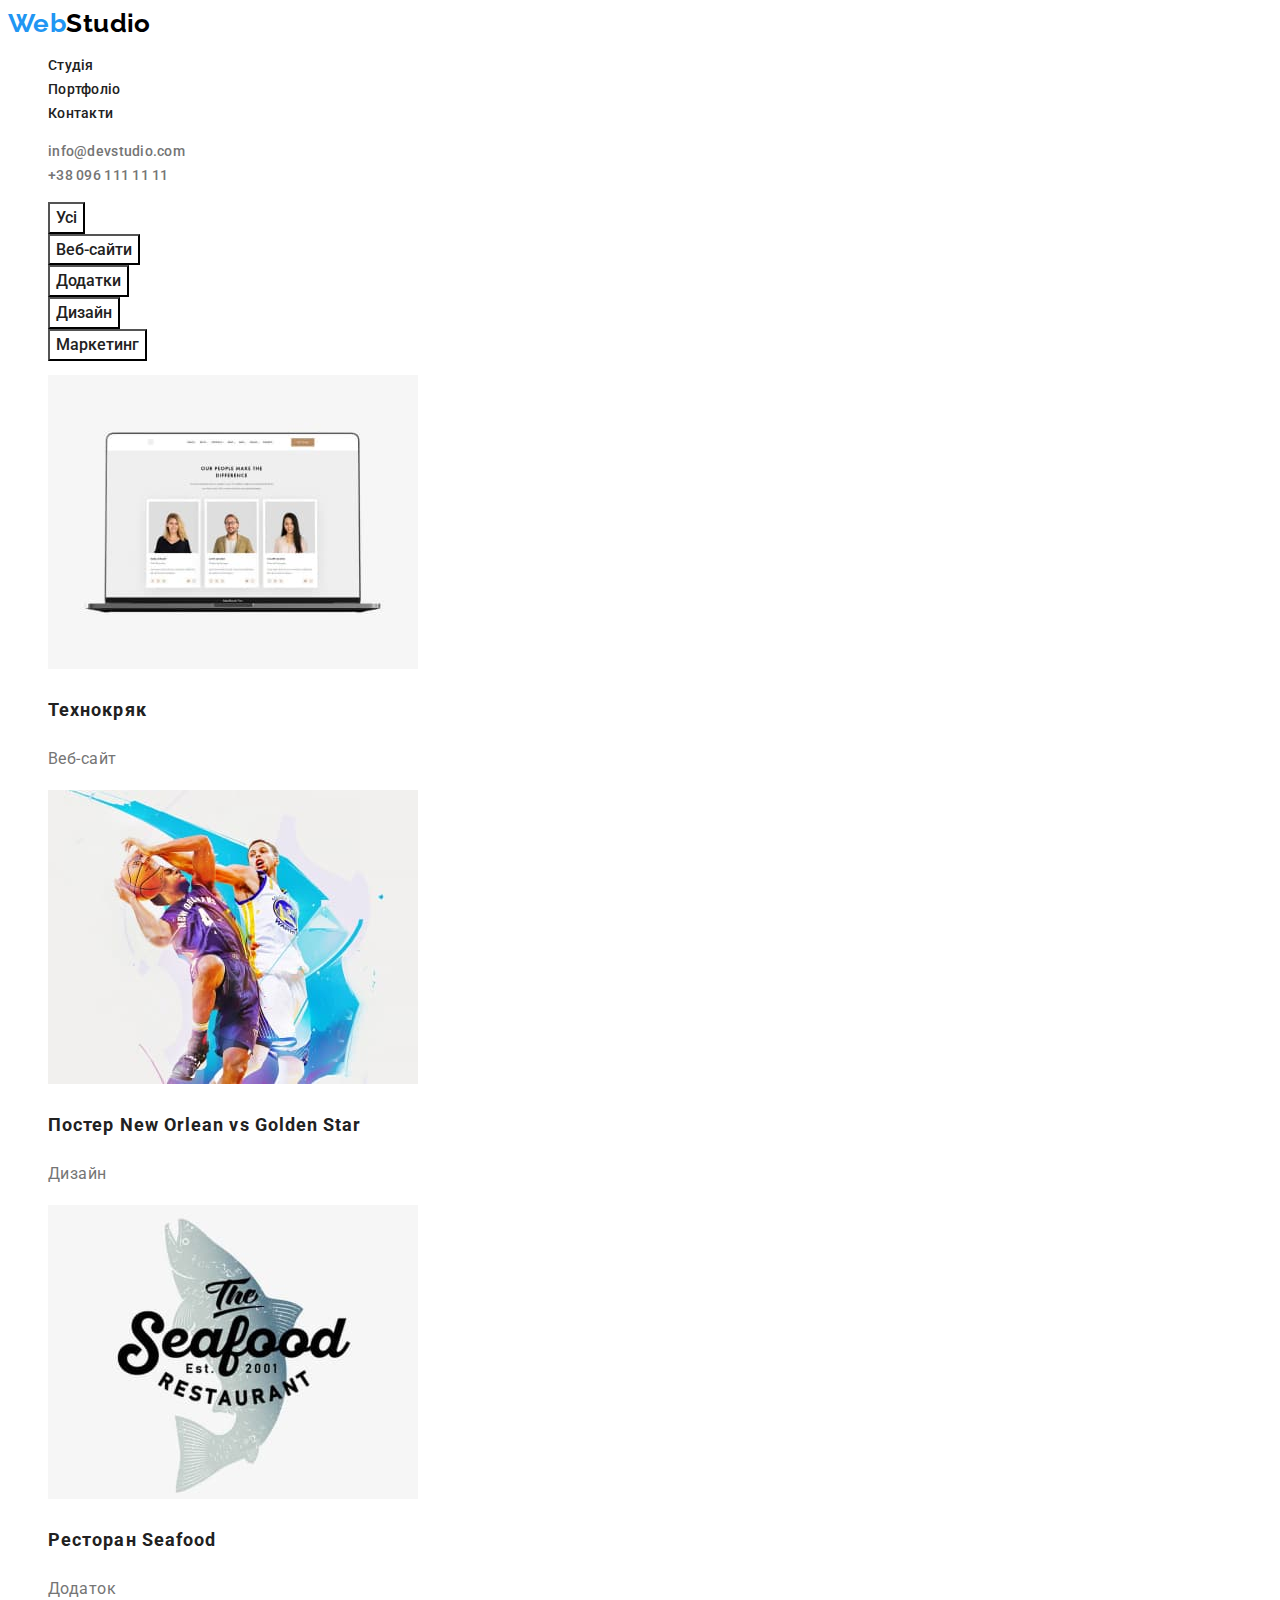
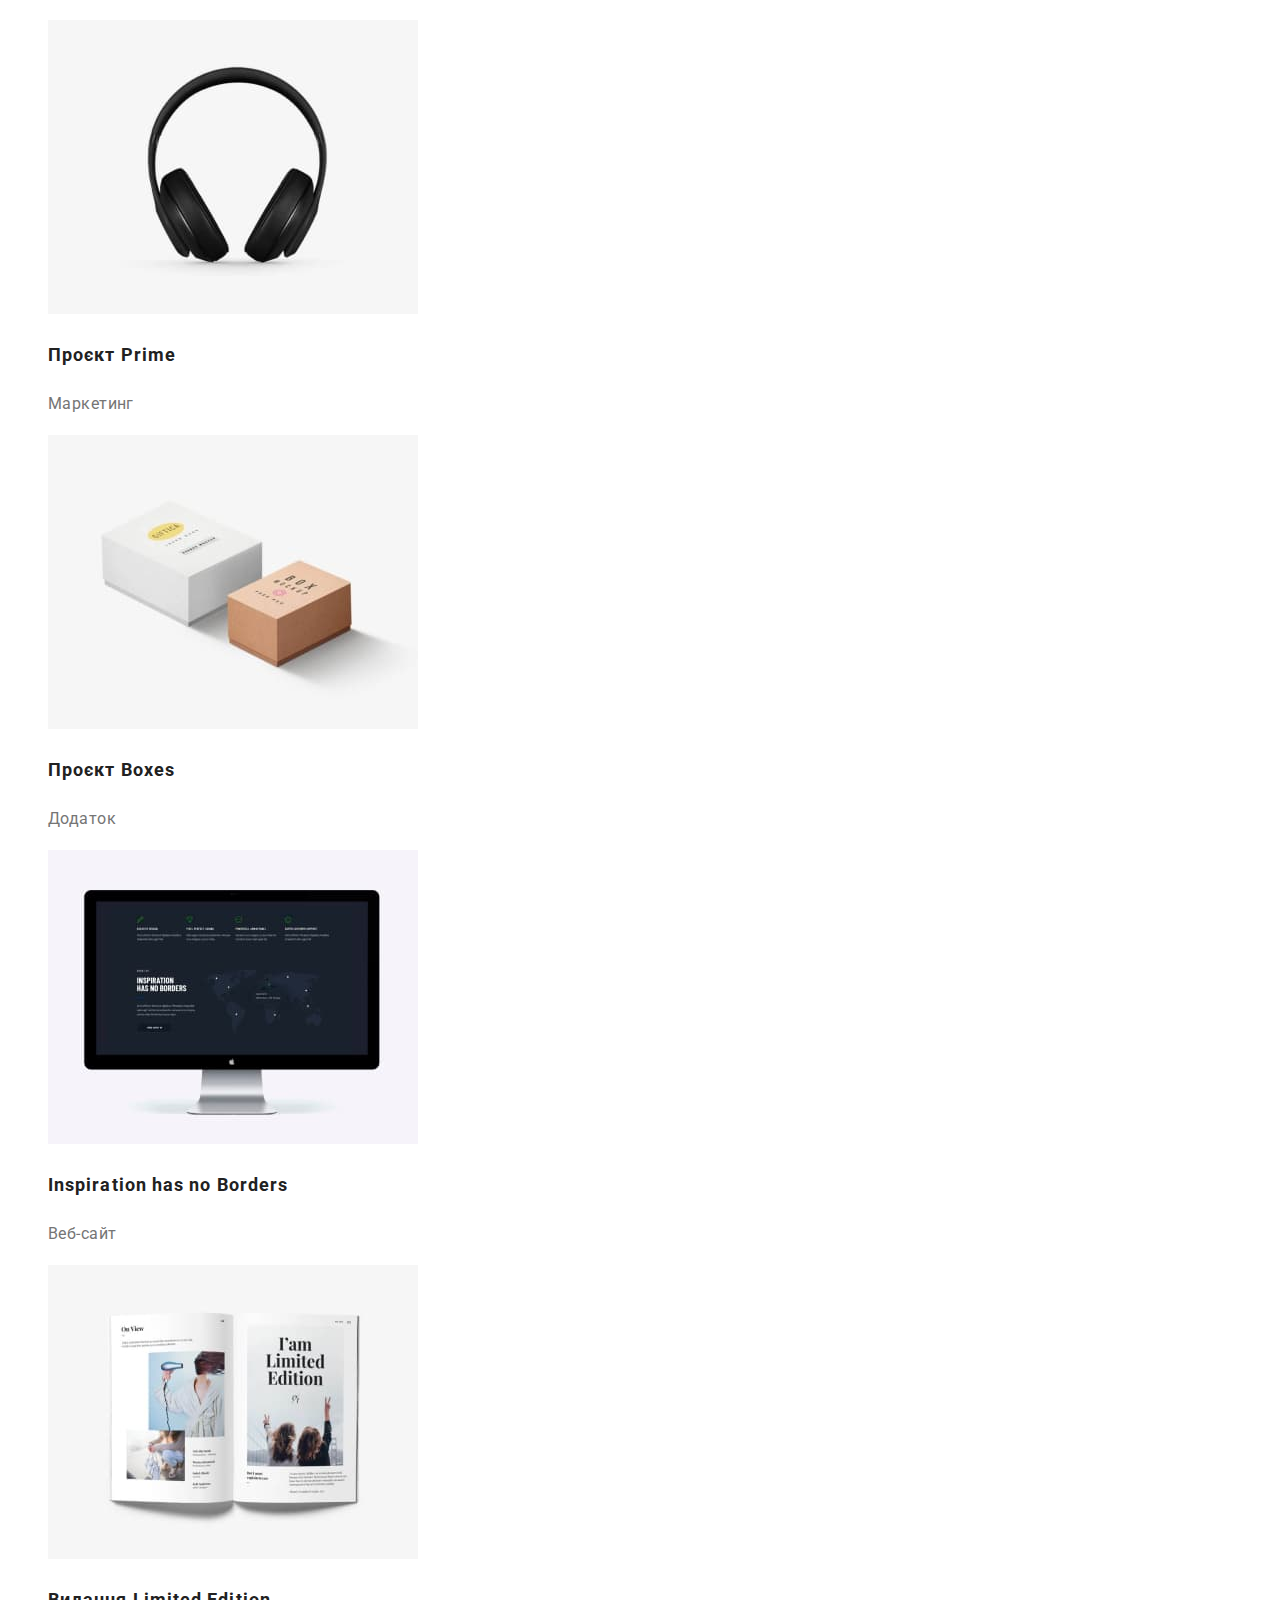
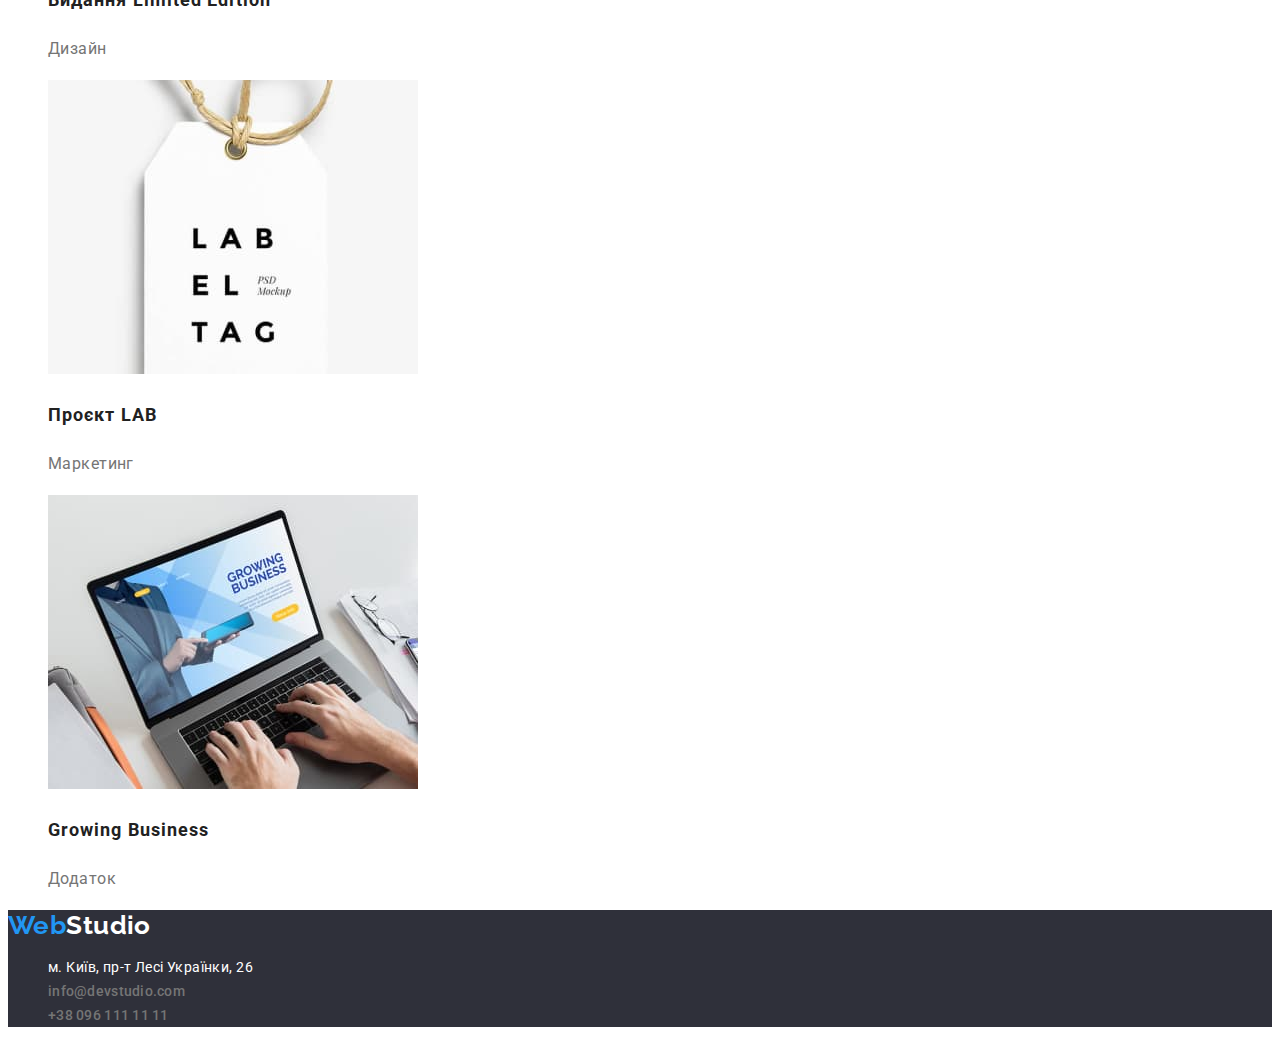
==== portfolio.html @ a1d7d4d7 "Initial commit" ====
<!DOCTYPE html>
<html lang="uk">

<head>
    <meta charset="UTF-8">
    <meta http-equiv="X-UA-Compatible" content="IE=edge">
    <meta name="viewport" content="width=device-width, initial-scale=1.0">
    <title>Портфоліо</title>
    <link href="https://fonts.googleapis.com/css2?family=Raleway:wght@700&family=Roboto:wght@400;500;700;900&display=swap" rel="stylesheet">
    <link rel="stylesheet" href="./css/style.css" />
</head>

<body class="page">
    <header>
        <nav>
            <!-- Навігація на інші сторінки -->
            <a class="logo-link" href="./index.html">Web<span class="logo-header">Studio</span></a>
            <ul class="site-nav list">
                <li><a class="link" href="./index.html">Студія</a></li>
                <li><a class="link" href="./portfolio.html">Портфоліо</a></li>
                <li><a class="link" href="#contacts">Контакти</a></li>
            </ul>
        </nav>
        <ul class="site-nav list">
            <li><a class="contact" href="mailto:info@devstudio.com">info@devstudio.com</a></li>
            <li><a class="contact" href="tel:+380961111111">+38 096 111 11 11</a></li>
        </ul>
    </header>
    <main>
        <section>
            <h1 class="visually-hidden">Портфоліо</h1>
            <ul class="list">
                <li><button class="button radio" type="button">Усі</button></li>
                <li><button class="button radio" type="button">Веб-сайти</button></li>
                <li><button class="button radio" type="button">Додатки</button></li>
                <li><button class="button radio" type="button">Дизайн</button></li>
                <li><button class="button radio" type="button">Маркетинг</button></li>
            </ul>
            <ul class="list">
                <li>
                    <a href="#" target="_blank" class="list-link"><img src="./images/portfolio-1.jpg" alt="Вигляд веб сайту" width="370" height="294">
                    <h2 class="list-title">Технокряк</h2>
                    <p class="text">Веб-сайт</p></a>
                </li>
                <li>
                    <a href="#" target="_blank" class="list-link"><img src="./images/portfolio-2.jpg" alt="Гра двох баскетболістів" width="370" height="294"> 
                    <h2 class="list-title">Постер New Orlean vs Golden Star</h2>
                    <p class="text">Дизайн</p></a>
                </li>
                <li>
                    <a href="#" target="_blank" class="list-link"><img src="./images/portfolio-3.jpg" alt="Лого ресторану Seafood" width="370" height="294">
                    <h2 class="list-title">Ресторан Seafood</h2>
                    <p class="text">Додаток</p></a>
                </li>
                <li>
                    <a href="#" target="_blank" class="list-link"><img src="./images/portfolio-4.jpg" alt="Вакумні наушники" width="370" height="294"> 
                    <h2 class="list-title">Проєкт Prime</h2>
                    <p class="text">Маркетинг</p></a>
                </li>
                <li>
                    <a href="#" target="_blank" class="list-link"><img src="./images/portfolio-5.jpg" alt="Дві продукції Boxes" width="370" height="294">
                    <h2 class="list-title">Проєкт Boxes</h2>
                    <p class="text">Додаток</p></a>
                </li>
                <li>
                    <a href="#" target="_blank" class="list-link"><img src="./images/portfolio-6.jpg" alt="Вигляд веб сайту" width="370" height="294">
                    <h2 class="list-title">Inspiration has no Borders</h2>
                    <p class="text">Веб-сайт</p></a>
                </li>
                <li>
                    <a href="#" target="_blank" class="list-link"><img src="./images/portfolio-7.jpg" alt="Журнал" width="370" height="294">
                    <h2 class="list-title">Видання Limited Edition</h2>
                    <p class="text">Дизайн</p></a>
                </li>
                <li>
                    <a href="#" target="_blank" class="list-link"><img src="./images/portfolio-8.jpg" alt="Бірка LAB" width="370" height="294">
                    <h2 class="list-title">Проєкт LAB</h2>
                    <p class="text">Маркетинг</p></a>
                </li>
                <li>
                    <a href="#" target="_blank" class="list-link"><img src="./images/portfolio-9.jpg" alt="Презентація" width="370" height="294">
                    <h2 class="list-title">Growing Business</h2>
                    <p class="text">Додаток</p></a>
                </li>
            </ul> 
        </section>
    </main>
    <footer>
        <a class="logo-link" href="./index.html">Web<span class="logo-footer">Studio</span></a>
        <address>
            <ul class="site-nav list">
                <li><a class="address" href="https://goo.gl/maps/CPtrU1FHBa2aNyZL9" target="_blank" rel="noopener noreferrer nofollow"><span class="address">
                    м. Київ, пр-т Лесі Українки, 26</span></a></li>
                <li><a class="contact" href="mailto:info@devstudio.com">info@devstudio.com</a></li>
                <li><a class="contact" href="tel:+380961111111">+38 096 111 11 11</a></li>
            </ul>
        </address>
    </footer>
</body>

</html>
---- css/style.css ----
/* колір основного тексту: color: #757575;
колір 2-го тексту color: #212121 */

/* білий #ffffff */
/* акцент #2196F3; */
/* основний фон #ffffff*/
/* фон-2 #2F303A*/
:root {
   /* Text colors */
    --primary-txt-cl: #757575;
    --title-txt-cl: #212121;
    --accent-txt-cl: #2196F3 ;
    --text-hero: #ffffff;
    --logo-header: #000000;
    --logo-footer: #ffffff;
    /* Background */
    --primary-white-cl: #ffffff;
    --accent-bg-cl: #2196F3;
    --gray-bg-cl: #2F303A;
    --section-bg-4: #F5F4FA;
    /* Colors for button */
    --text-bt-cl: #ffffff;
    --active-bg-cl: #188CE8;
}
    
body {
    font-size: 14px;
    line-height: 1.71;
    font-family: 'Roboto', sans-serif;
    letter-spacing: 0.03em;
    color: var(--primary-txt-cl);
    background-color: var(--primary-white-cl);
}
.text {
    color: #757575;
    text-decoration: none;
    font-size: 16px;
    line-height: 1.88;
        /* identical to box height, or 188% */
}
/* LOGO */
.logo-link {
    color: var(--accent-txt-cl);
    font-family: Raleway, sans-serif;
      
    font-weight: 700;
    font-size: 26px;    
    line-height: 1.19; 
    text-decoration: none; 
}

.logo-header {
    color: var(--logo-header);
}

.logo-footer {
    color: var(--logo-footer);
}

footer {
    background: var(--gray-bg-cl);
}

/* Section-1 */
.hero {
    background: var(--gray-bg-cl);
}
.hero-title {
    color: var(--text-hero);
    font-weight: 900;
    font-size: 44px;
    line-height: 1.36;
    /* or 136% */
    text-align: center;
    letter-spacing: 0.06em;
    text-transform: uppercase;
}


.list {
    list-style: none;
}
/* Навігація */
    /* Навiгація по сайтам */
.site-nav .link {
    color: var(--title-txt-cl);
         
    font-weight: 500;
    font-size: 14px;
    line-height: 1.14;
    letter-spacing: 0.02em;
}

.link {
    text-decoration: none;
}

.site-nav .link:hover,
.site-nav .link:focus {
    color: var(--accent-txt-cl);
}
    /* Контакти */
.site-nav .contact {
    color: var(--primary-txt-cl);
    font-weight: 500;
    font-size: 14px;
    line-height: 1.14;
    letter-spacing: 0.02em;
    text-decoration: none;
    font-style: normal;
}

.site-nav .contact:hover,
.site-nav .contact:focus {
    color: var(--accent-txt-cl);
}

/* Заголовки секцій */
.section-title {
    color: var(--title-txt-cl);
    
    font-weight: 700;
    font-size: 36px;
    line-height: 1.17;
    text-align: center;
}

.section-title-minor {
    color: var(--title-txt-cl);

    font-weight: 700;
    font-size: 14px;
    line-height: 1.14;
    text-transform: uppercase;
}

.section-title-none {
    color: var(--title-txt-cl);
    font-weight: 500;
    font-size: 16px;
    line-height: 1.19;
    /* identical to box height */
}
.list-title {
    color: var(--title-txt-cl);

    font-weight: 700;
    font-size: 18px;
    line-height: 2;
    letter-spacing: 0.06em;
    text-decoration: none;
}


.list-link {
    text-decoration: none;
}

/* Button */
.button {
    color: var(--title-txt-cl);
    background-color: var(--primary-bg-cl);
    font-family: inherit;
}

/* я не знаю чого кнопка не в центрі. поможіть(( */
/* добавив margin i display: block)) */
.hero-button {
    color: var(--text-bt-cl);
    background-color: var(--accent-bg-cl);
    margin: 0 auto;
    display: block;
    font-family: inherit; 
    font-weight: 700;
    font-size: 16px;
    line-height: 1.88;
    align-items: center;
    text-align: center;
    letter-spacing: 0.06em;
    cursor: pointer;
}

.hero-button:focus,
.hero-button:hover {
    color: var(--text-bt-cl);
    background-color: var(--active-bg-cl);
    font-family: inherit;
}

.button.radio {
    color: var(--title-txt-cl);
    background-color: var(--primary-bg-cl);

    font-family: inherit;
    font-weight: 500;
    font-size: 16px;
    line-height: 1.62;
    cursor: pointer;
}
.button.radio:focus,
.button.radio:hover {
    color: var(--text-bt-cl);
    background-color: var(--accent-bg-cl);
    font-family: inherit;
} 

.address {
    color: var(--text-bt-cl);

    font-size: 14px;
    line-height: 1.71;
    letter-spacing: 0.03em;
    text-decoration: none;
    font-style: normal;
}

.visually-hidden {
    position: absolute;
    white-space: nowrap;
    width: 1px;
    height: 1px;
    overflow: hidden;
    border: 0;
    padding: 0;
    clip: rect(0 0 0 0);
    clip-path: inset(50%);
    margin: -1px;  
}
.section-team {
    background: var(--section-bg-4);
}

.worker {
    background: var(--primary-white-cl);
}
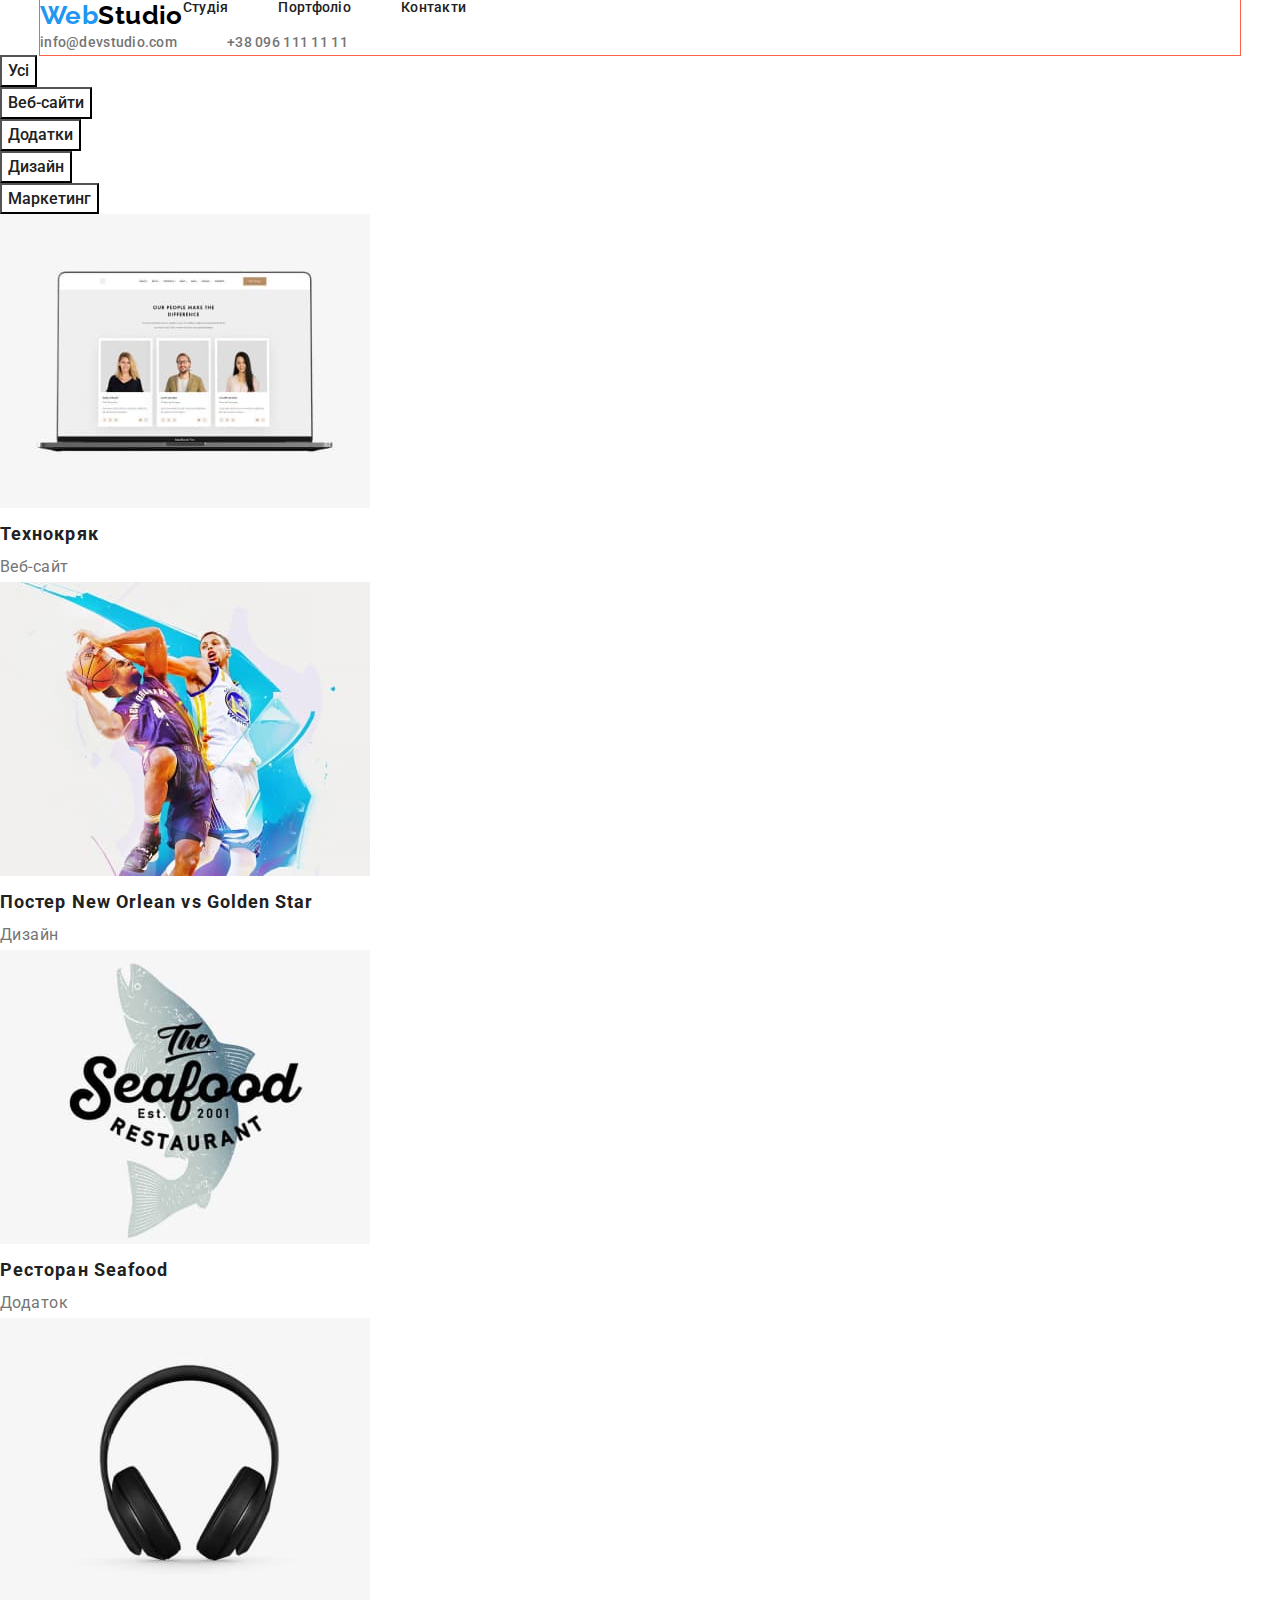
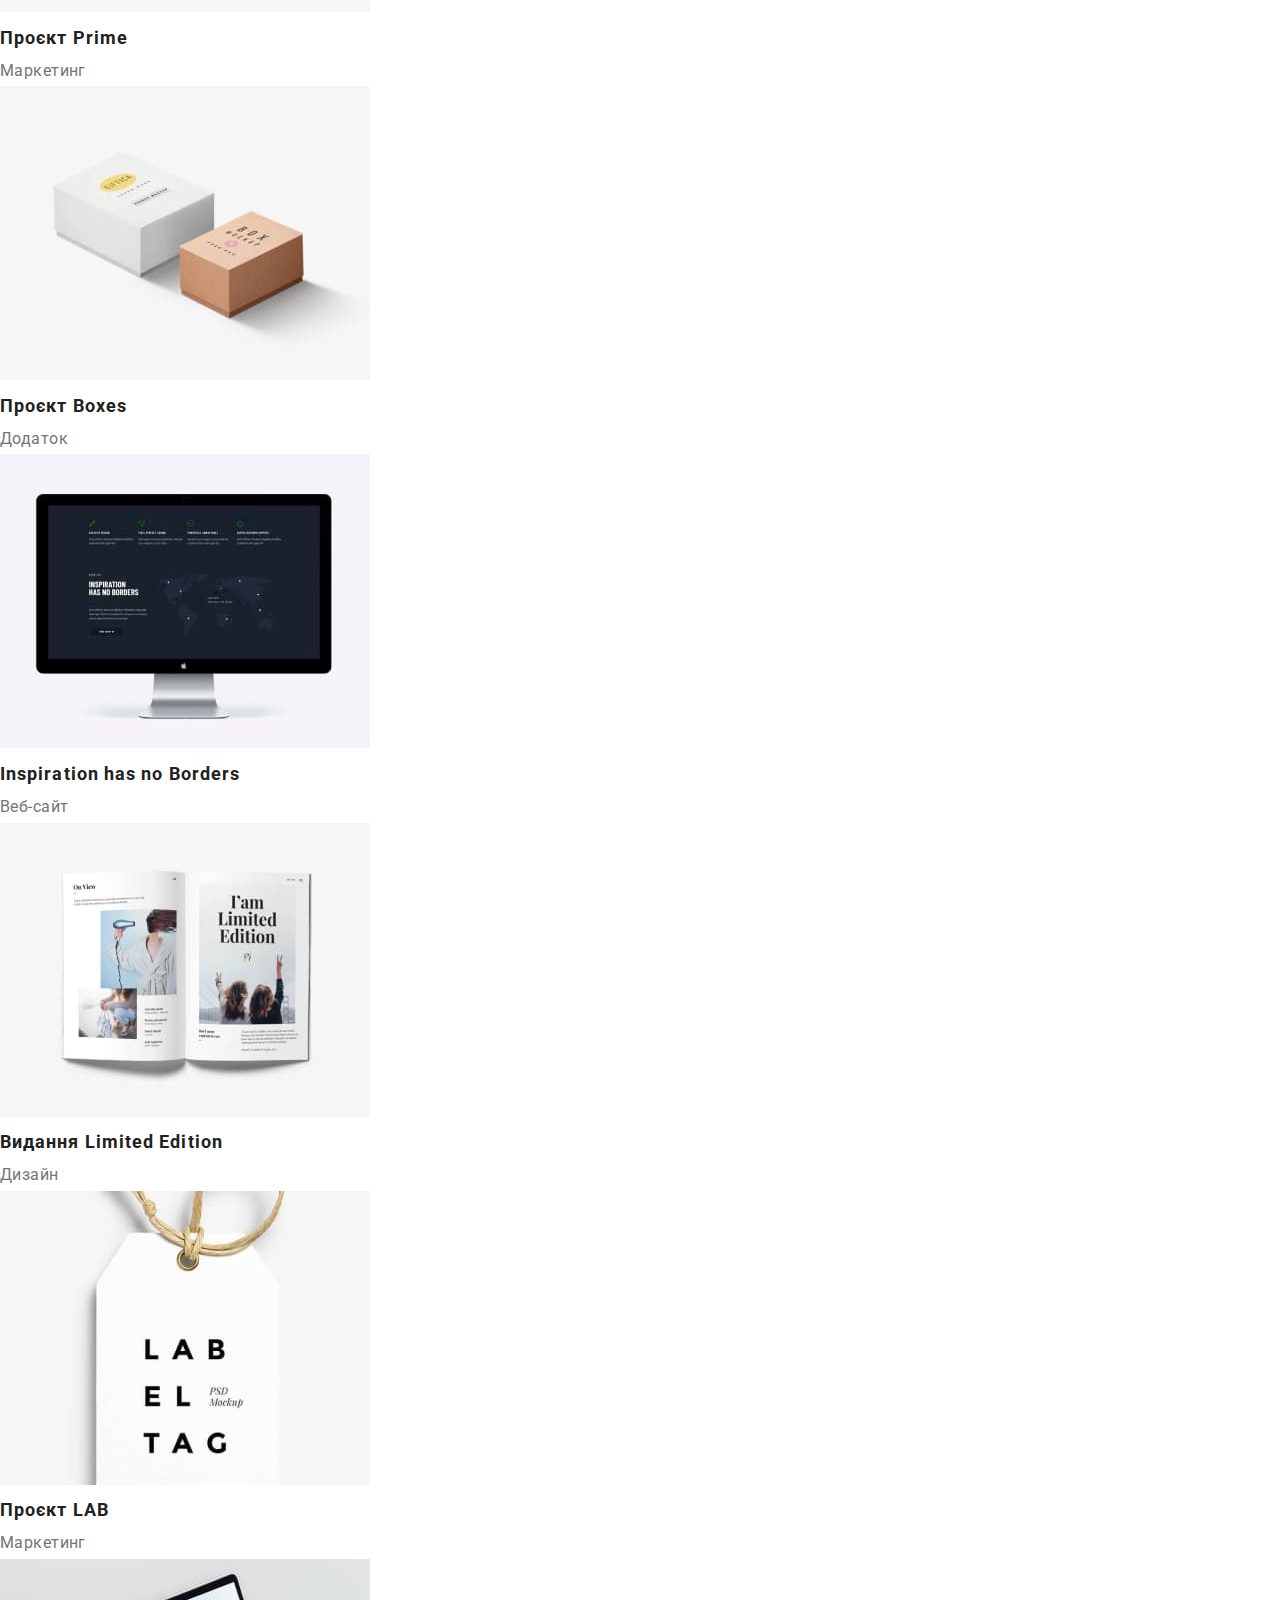
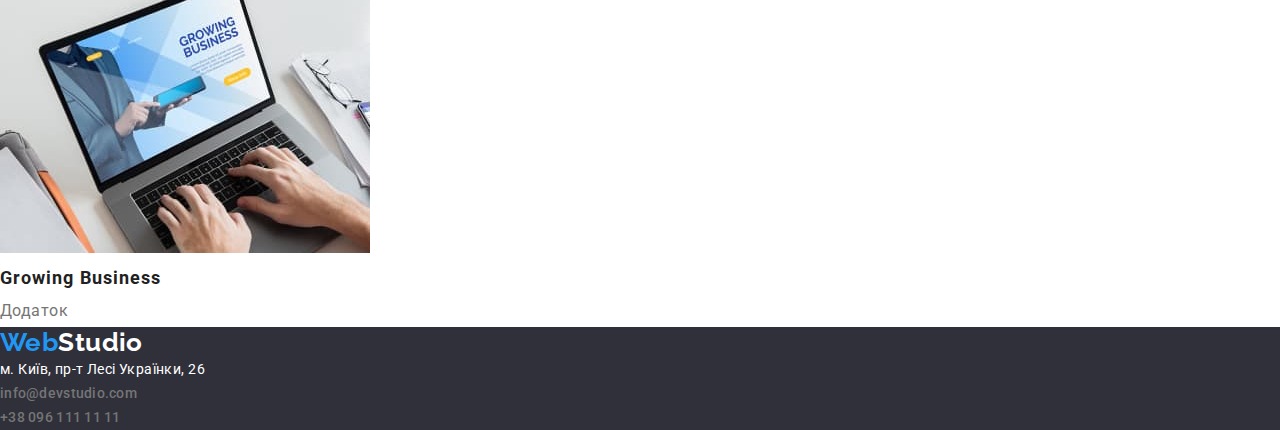
==== commit 9fb13c70: "1 commit" ====
--- a/portfolio.html
+++ b/portfolio.html
@@ -7,24 +7,27 @@
     <meta name="viewport" content="width=device-width, initial-scale=1.0">
     <title>Портфоліо</title>
     <link href="https://fonts.googleapis.com/css2?family=Raleway:wght@700&family=Roboto:wght@400;500;700;900&display=swap" rel="stylesheet">
+    <link rel="stylesheet" href="https://cdnjs.cloudflare.com/ajax/libs/modern-normalize/1.1.0/modern-normalize.min.css">
     <link rel="stylesheet" href="./css/style.css" />
 </head>
 
 <body class="page">
     <header>
-        <nav>
-            <!-- Навігація на інші сторінки -->
-            <a class="logo-link" href="./index.html">Web<span class="logo-header">Studio</span></a>
-            <ul class="site-nav list">
-                <li><a class="link" href="./index.html">Студія</a></li>
-                <li><a class="link" href="./portfolio.html">Портфоліо</a></li>
-                <li><a class="link" href="#contacts">Контакти</a></li>
+        <div class="container">
+            <nav class="main-nav">
+                <!-- Навігація на інші сторінки -->
+                <a class="logo-link" href="./index.html">Web<span class="logo-header">Studio</span></a>
+                <ul class="site-nav list">
+                    <li class="item"><a class="link" href="./index.html">Студія</a></li>
+                    <li class="item"><a class="link" href="./portfolio.html">Портфоліо</a></li>
+                    <li class="item"><a class="link" href="#contacts">Контакти</a></li>
+                </ul>
+            </nav>
+            <ul class="site-nav-hc list">
+                <li class="item"><a class="contact" href="mailto:info@devstudio.com">info@devstudio.com</a></li>
+                <li class="item"><a class="contact" href="tel:+380961111111">+38 096 111 11 11</a></li>
             </ul>
-        </nav>
-        <ul class="site-nav list">
-            <li><a class="contact" href="mailto:info@devstudio.com">info@devstudio.com</a></li>
-            <li><a class="contact" href="tel:+380961111111">+38 096 111 11 11</a></li>
-        </ul>
+        </div>
     </header>
     <main>
         <section>
@@ -88,7 +91,7 @@
     <footer>
         <a class="logo-link" href="./index.html">Web<span class="logo-footer">Studio</span></a>
         <address>
-            <ul class="site-nav list">
+            <ul class="site-nav-fc list">
                 <li><a class="address" href="https://goo.gl/maps/CPtrU1FHBa2aNyZL9" target="_blank" rel="noopener noreferrer nofollow"><span class="address">
                     м. Київ, пр-т Лесі Українки, 26</span></a></li>
                 <li><a class="contact" href="mailto:info@devstudio.com">info@devstudio.com</a></li>
--- a/css/style.css
+++ b/css/style.css
@@ -1,10 +1,3 @@
-/* колір основного тексту: color: #757575;
-колір 2-го тексту color: #212121 */
-
-/* білий #ffffff */
-/* акцент #2196F3; */
-/* основний фон #ffffff*/
-/* фон-2 #2F303A*/
 :root {
    /* Text colors */
     --primary-txt-cl: #757575;
@@ -28,17 +21,48 @@
     line-height: 1.71;
     font-family: 'Roboto', sans-serif;
     letter-spacing: 0.03em;
+
     color: var(--primary-txt-cl);
     background-color: var(--primary-white-cl);
 }
+
 .text {
     color: #757575;
+
     text-decoration: none;
     font-size: 16px;
     line-height: 1.88;
-        /* identical to box height, or 188% */
-}
+}
+
+
+
+h1,
+h2,
+h3,
+h4,
+h5,
+h6,
+p,
+ul {
+    margin: 0px;
+    padding: 0px;
+}
+
+.container {
+    margin-left: auto;
+    margin-right: auto;
+    width: 1200px;
+    outline: 1px solid tomato;
+}
+
+.section {
+    padding-top: 94px;
+    padding-bottom: 94px;
+}
+
+/* ==========header========== */
 /* LOGO */
+
 .logo-link {
     color: var(--accent-txt-cl);
     font-family: Raleway, sans-serif;
@@ -57,15 +81,75 @@
     color: var(--logo-footer);
 }
 
-footer {
+.list {
+    margin: 0;
+    padding: 0;
+    list-style: none;
+}
+
+    /* Навiгація по сайтам */
+.main-nav {
+    display: flex;
+}
+
+.site-nav {
+    display: flex;
+}
+.site-nav .item:not(:last-child) {
+    margin-right: 50px;
+}
+
+.site-nav .link {
+    display: block;
+
+    color: var(--title-txt-cl);
+         
+    font-weight: 500;
+    font-size: 14px;
+    line-height: 1.14;
+    letter-spacing: 0.02em;
+}
+
+.link {
+    text-decoration: none;
+}
+
+.site-nav .link:hover,
+.site-nav .link:focus {
+    color: var(--accent-txt-cl);
+}
+
+.site-nav-hc {
+    display: flex;
+}
+
+.site-nav-hc .item+.item {
+    margin-left: 50px;
+}
+
+.site-nav-hc .contact {
+    color: var(--primary-txt-cl);
+    font-weight: 500;
+    font-size: 14px;
+    line-height: 1.14;
+    letter-spacing: 0.02em;
+    text-decoration: none;
+    font-style: normal;
+}
+.site-nav-hc .contact:hover,
+.site-nav-hc .contact:focus {
+    color: var(--accent-txt-cl);
+}
+
+/* =========hero========== */
+
+.hero {
+    text-align: center;
     background: var(--gray-bg-cl);
 }
-
-/* Section-1 */
-.hero {
-    background: var(--gray-bg-cl);
-}
 .hero-title {
+    margin-top: 0;
+    margin-bottom: 30px;
     color: var(--text-hero);
     font-weight: 900;
     font-size: 44px;
@@ -77,43 +161,7 @@
 }
 
 
-.list {
-    list-style: none;
-}
-/* Навігація */
-    /* Навiгація по сайтам */
-.site-nav .link {
-    color: var(--title-txt-cl);
-         
-    font-weight: 500;
-    font-size: 14px;
-    line-height: 1.14;
-    letter-spacing: 0.02em;
-}
-
-.link {
-    text-decoration: none;
-}
-
-.site-nav .link:hover,
-.site-nav .link:focus {
-    color: var(--accent-txt-cl);
-}
-    /* Контакти */
-.site-nav .contact {
-    color: var(--primary-txt-cl);
-    font-weight: 500;
-    font-size: 14px;
-    line-height: 1.14;
-    letter-spacing: 0.02em;
-    text-decoration: none;
-    font-style: normal;
-}
-
-.site-nav .contact:hover,
-.site-nav .contact:focus {
-    color: var(--accent-txt-cl);
-}
+
 
 /* Заголовки секцій */
 .section-title {
@@ -163,19 +211,14 @@
     font-family: inherit;
 }
 
-/* я не знаю чого кнопка не в центрі. поможіть(( */
-/* добавив margin i display: block)) */
 .hero-button {
+    display: inline-block;
     color: var(--text-bt-cl);
     background-color: var(--accent-bg-cl);
-    margin: 0 auto;
-    display: block;
     font-family: inherit; 
     font-weight: 700;
     font-size: 16px;
     line-height: 1.88;
-    align-items: center;
-    text-align: center;
     letter-spacing: 0.06em;
     cursor: pointer;
 }
@@ -204,16 +247,8 @@
     font-family: inherit;
 } 
 
-.address {
-    color: var(--text-bt-cl);
-
-    font-size: 14px;
-    line-height: 1.71;
-    letter-spacing: 0.03em;
-    text-decoration: none;
-    font-style: normal;
-}
-
+
+/* =======section2======== */
 .visually-hidden {
     position: absolute;
     white-space: nowrap;
@@ -226,18 +261,56 @@
     clip-path: inset(50%);
     margin: -1px;  
 }
+
+.text-mqs {
+    font-size: 14px;
+    line-height: 1.71;
+}
+
+/* ===========section-team============ */
 .section-team {
     background: var(--section-bg-4);
 }
 
+.text-ourteam {
+    font-size: 16px;
+    line-height: 1.18;
+}
+
 .worker {
     background: var(--primary-white-cl);
 }
 
-
-
-
-
-
-
-
+/* ===========footer========= */
+footer {
+    background: var(--gray-bg-cl);
+}
+
+.address {
+    color: var(--text-bt-cl);
+
+    font-size: 14px;
+    line-height: 1.71;
+    letter-spacing: 0.03em;
+    text-decoration: none;
+    font-style: normal;
+}
+
+    /* Контакти */
+.site-nav-fc .contact {
+    color: var(--primary-txt-cl);
+    font-weight: 500;
+    font-size: 14px;
+    line-height: 1.14;
+    letter-spacing: 0.02em;
+    text-decoration: none;
+    font-style: normal;
+}
+
+.site-nav-fc .contact:hover,
+.site-nav-fc .contact:focus {
+    color: var(--accent-txt-cl);
+}
+
+
+
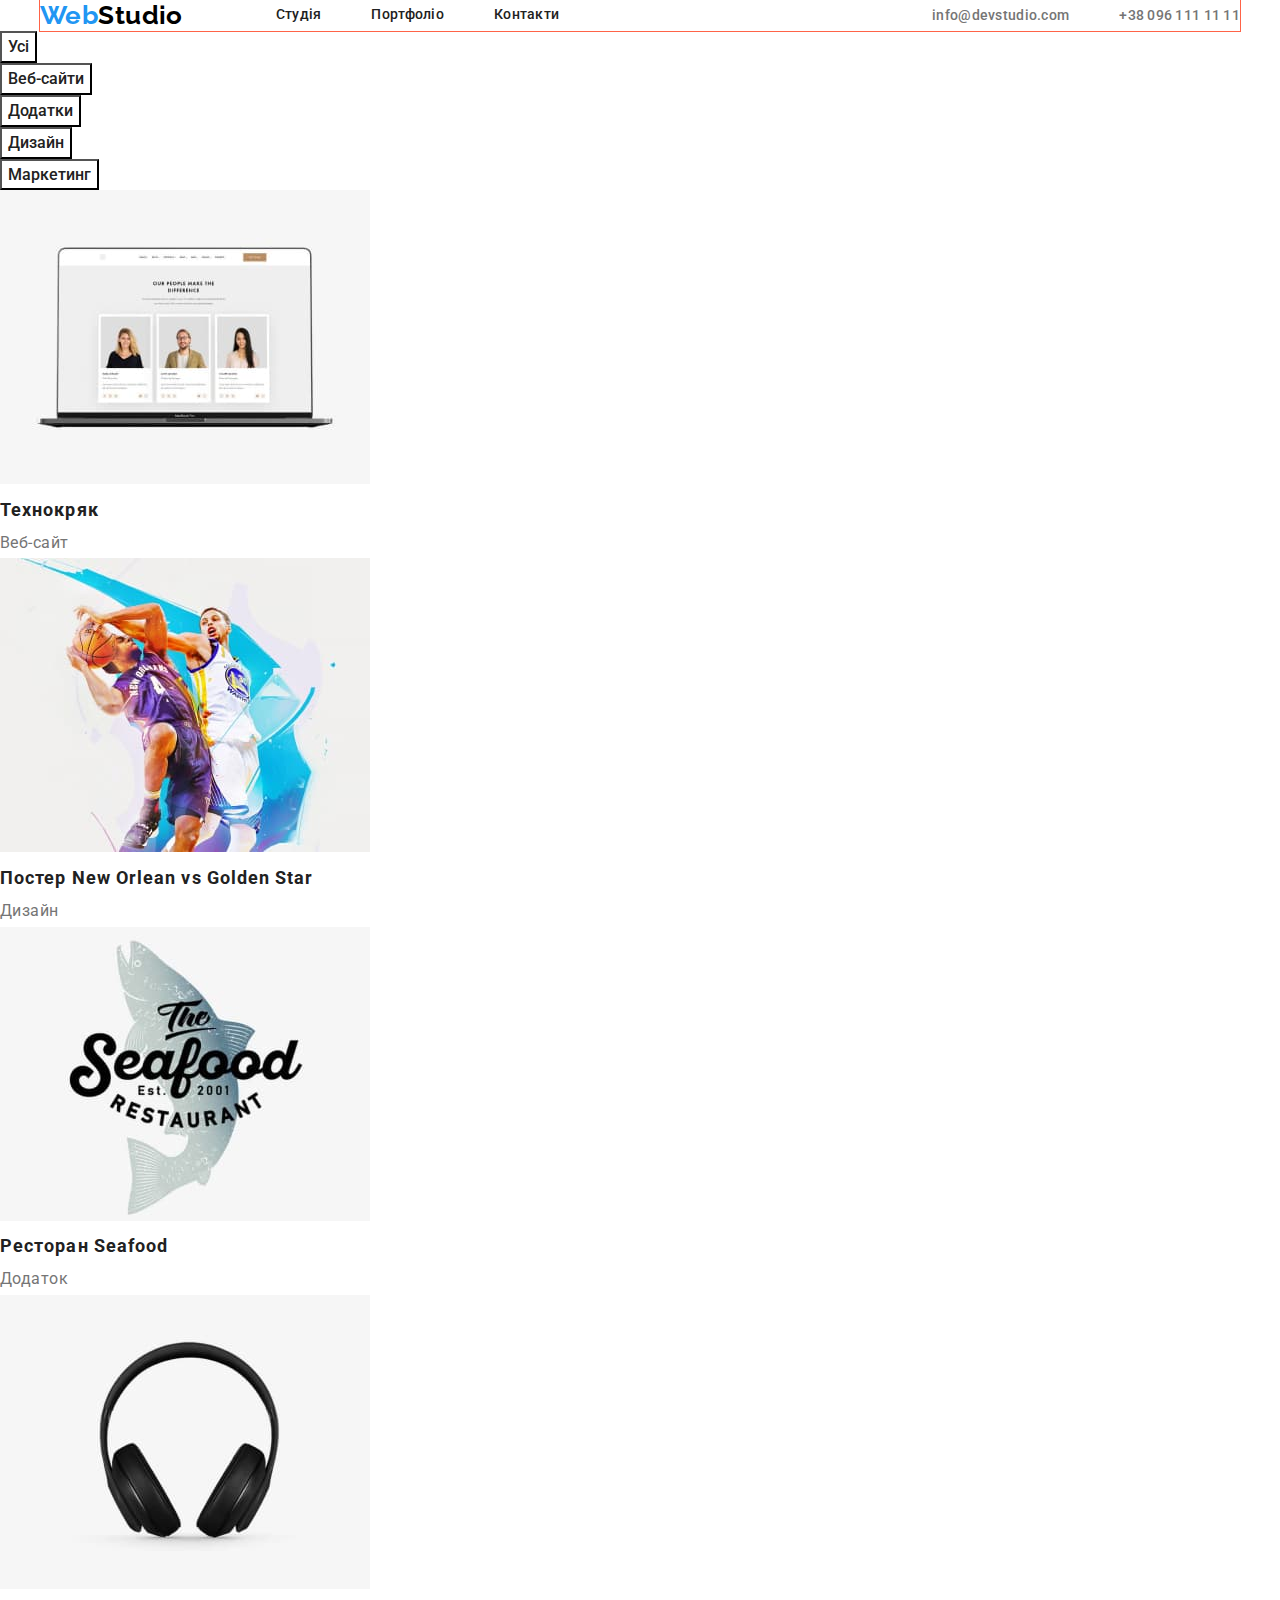
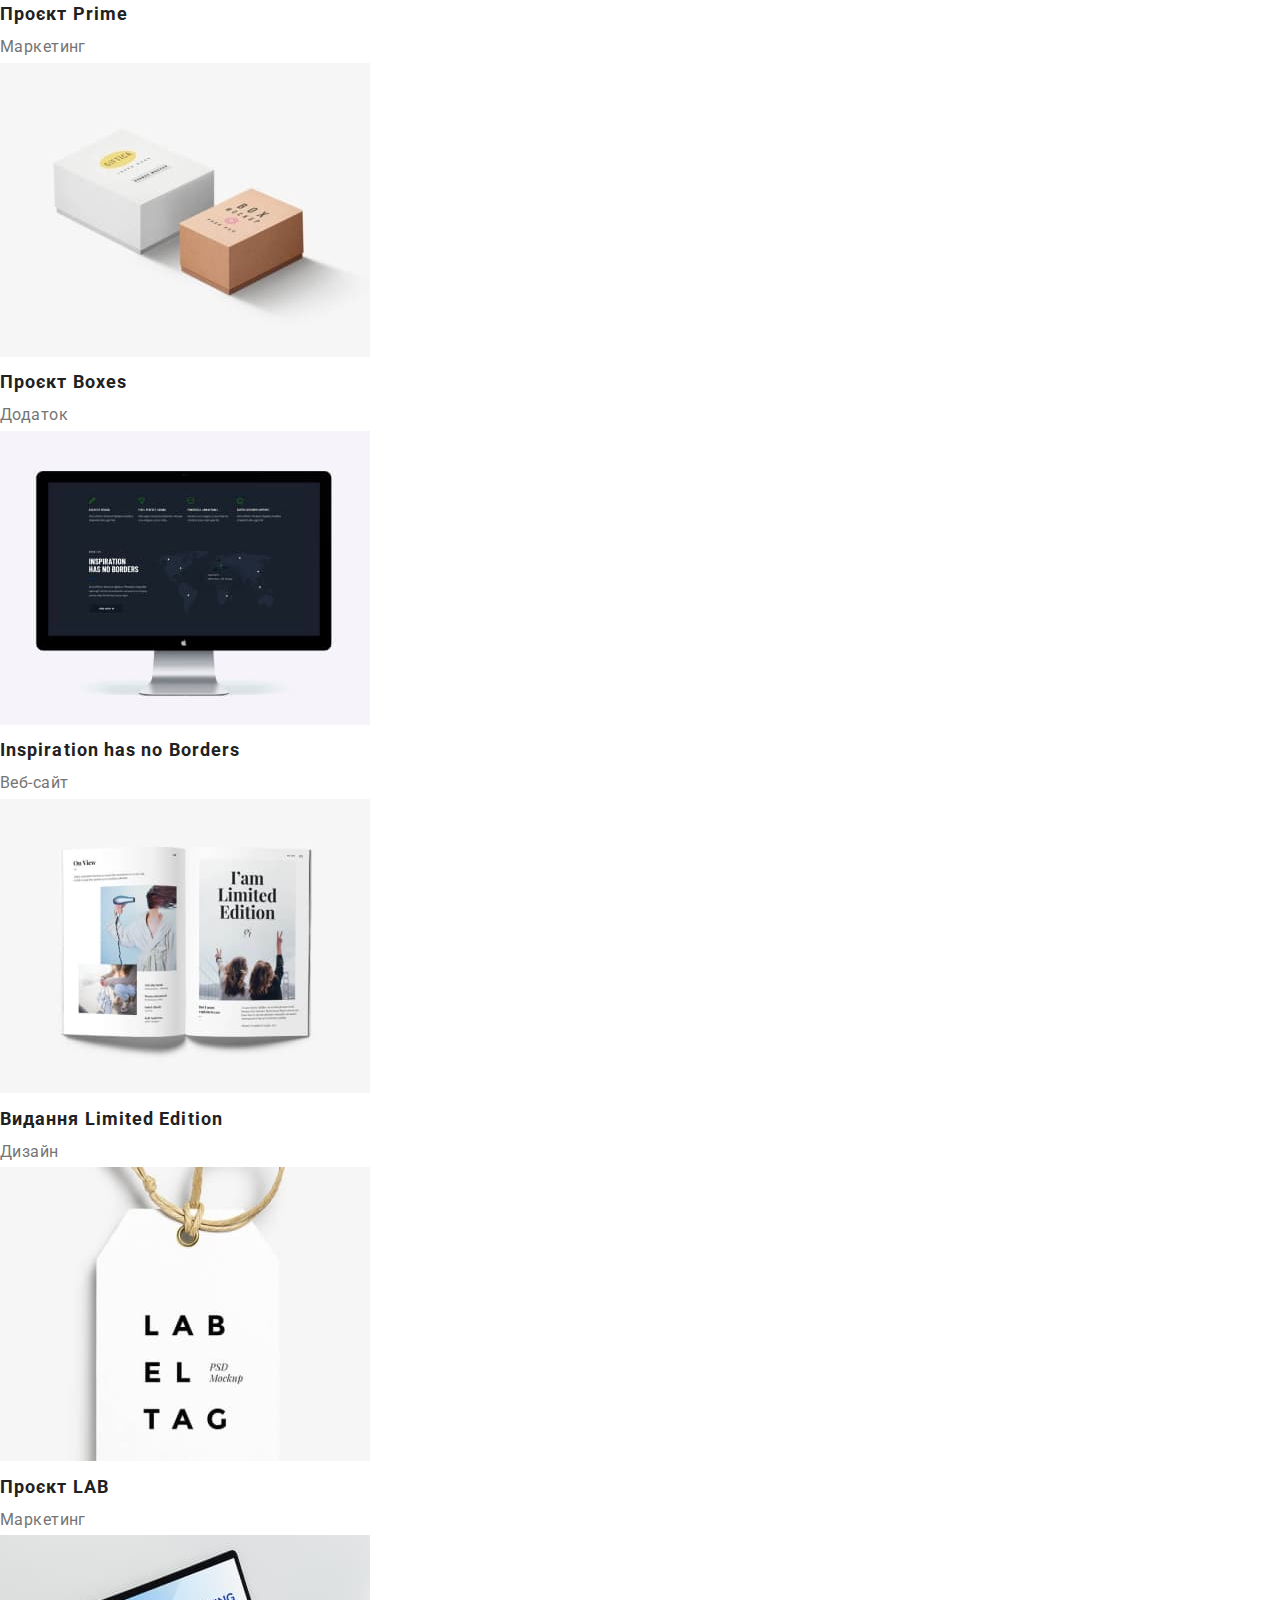
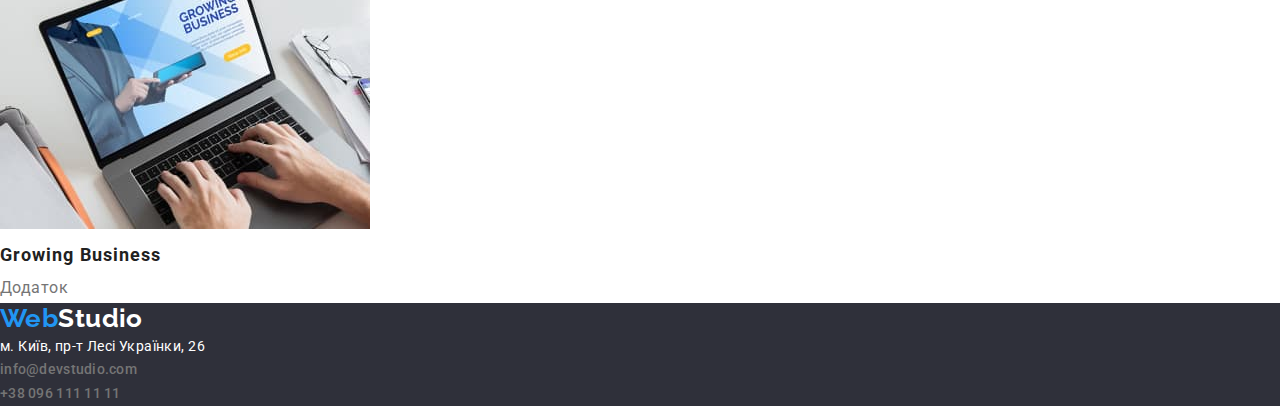
==== commit 8606ca93: "2 commit (header)" ====
--- a/portfolio.html
+++ b/portfolio.html
@@ -12,7 +12,7 @@
 </head>
 
 <body class="page">
-    <header>
+    <header class="page-header">
         <div class="container">
             <nav class="main-nav">
                 <!-- Навігація на інші сторінки -->
--- a/css/style.css
+++ b/css/style.css
@@ -88,13 +88,19 @@
 }
 
     /* Навiгація по сайтам */
+.page-header .container {
+    display: flex;  
+}
+.site-nav {
+    display: flex;
+    margin-left: 93px;
+}
 .main-nav {
     display: flex;
-}
-
-.site-nav {
-    display: flex;
-}
+    align-items: center;
+}
+
+
 .site-nav .item:not(:last-child) {
     margin-right: 50px;
 }
@@ -121,6 +127,8 @@
 
 .site-nav-hc {
     display: flex;
+    margin-left: auto;
+    align-items: center;
 }
 
 .site-nav-hc .item+.item {
@@ -314,3 +322,8 @@
 
 
 
+/* .container ====display flex
+.main-nav ====display: flex; align-items: center;
+.list-nav ====display flex
+.cont-nav ====display: flex; margin-left: auto;
+ */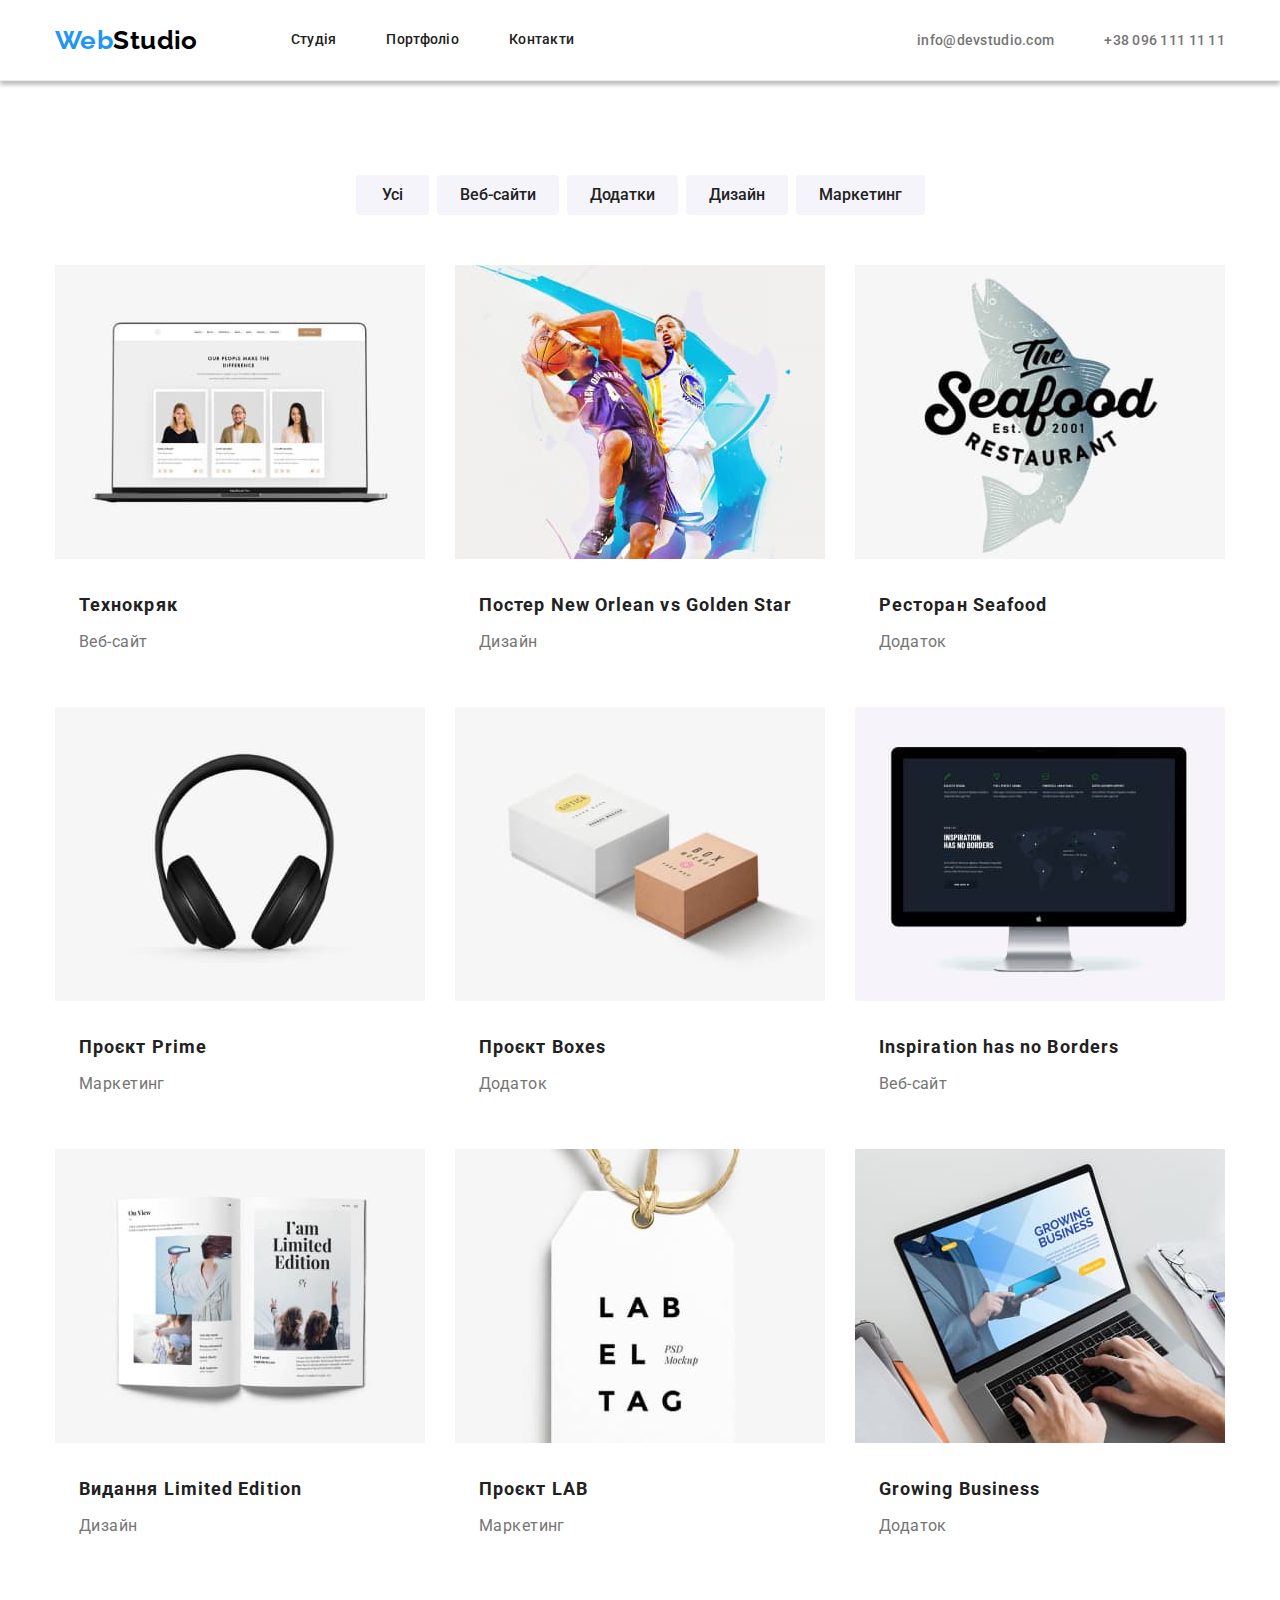
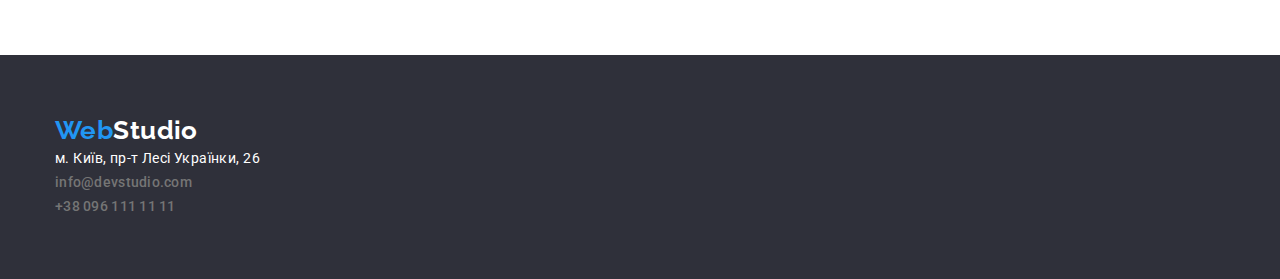
==== commit b332bdbc: "commit 5 finish all" ====
--- a/portfolio.html
+++ b/portfolio.html
@@ -15,13 +15,12 @@
     <header class="page-header">
         <div class="container">
             <nav class="main-nav">
-                <!-- Навігація на інші сторінки -->
-                <a class="logo-link" href="./index.html">Web<span class="logo-header">Studio</span></a>
-                <ul class="site-nav list">
-                    <li class="item"><a class="link" href="./index.html">Студія</a></li>
-                    <li class="item"><a class="link" href="./portfolio.html">Портфоліо</a></li>
-                    <li class="item"><a class="link" href="#contacts">Контакти</a></li>
-                </ul>
+            <a class="logo-link" href="./index.html">Web<span class="logo-header">Studio</span></a>
+            <ul class="site-nav list">
+                <li class="item"><a class="link" href="./index.html">Студія</a></li>
+                <li class="item"><a class="link" href="./portfolio.html">Портфоліо</a></li>
+                <li class="item"><a class="link" href="#contacts">Контакти</a></li>
+            </ul>
             </nav>
             <ul class="site-nav-hc list">
                 <li class="item"><a class="contact" href="mailto:info@devstudio.com">info@devstudio.com</a></li>
@@ -30,74 +29,79 @@
         </div>
     </header>
     <main>
-        <section>
-            <h1 class="visually-hidden">Портфоліо</h1>
-            <ul class="list">
-                <li><button class="button radio" type="button">Усі</button></li>
-                <li><button class="button radio" type="button">Веб-сайти</button></li>
-                <li><button class="button radio" type="button">Додатки</button></li>
-                <li><button class="button radio" type="button">Дизайн</button></li>
-                <li><button class="button radio" type="button">Маркетинг</button></li>
-            </ul>
-            <ul class="list">
-                <li>
-                    <a href="#" target="_blank" class="list-link"><img src="./images/portfolio-1.jpg" alt="Вигляд веб сайту" width="370" height="294">
-                    <h2 class="list-title">Технокряк</h2>
-                    <p class="text">Веб-сайт</p></a>
-                </li>
-                <li>
-                    <a href="#" target="_blank" class="list-link"><img src="./images/portfolio-2.jpg" alt="Гра двох баскетболістів" width="370" height="294"> 
-                    <h2 class="list-title">Постер New Orlean vs Golden Star</h2>
-                    <p class="text">Дизайн</p></a>
-                </li>
-                <li>
-                    <a href="#" target="_blank" class="list-link"><img src="./images/portfolio-3.jpg" alt="Лого ресторану Seafood" width="370" height="294">
-                    <h2 class="list-title">Ресторан Seafood</h2>
-                    <p class="text">Додаток</p></a>
-                </li>
-                <li>
-                    <a href="#" target="_blank" class="list-link"><img src="./images/portfolio-4.jpg" alt="Вакумні наушники" width="370" height="294"> 
-                    <h2 class="list-title">Проєкт Prime</h2>
-                    <p class="text">Маркетинг</p></a>
-                </li>
-                <li>
-                    <a href="#" target="_blank" class="list-link"><img src="./images/portfolio-5.jpg" alt="Дві продукції Boxes" width="370" height="294">
-                    <h2 class="list-title">Проєкт Boxes</h2>
-                    <p class="text">Додаток</p></a>
-                </li>
-                <li>
-                    <a href="#" target="_blank" class="list-link"><img src="./images/portfolio-6.jpg" alt="Вигляд веб сайту" width="370" height="294">
-                    <h2 class="list-title">Inspiration has no Borders</h2>
-                    <p class="text">Веб-сайт</p></a>
-                </li>
-                <li>
-                    <a href="#" target="_blank" class="list-link"><img src="./images/portfolio-7.jpg" alt="Журнал" width="370" height="294">
-                    <h2 class="list-title">Видання Limited Edition</h2>
-                    <p class="text">Дизайн</p></a>
-                </li>
-                <li>
-                    <a href="#" target="_blank" class="list-link"><img src="./images/portfolio-8.jpg" alt="Бірка LAB" width="370" height="294">
-                    <h2 class="list-title">Проєкт LAB</h2>
-                    <p class="text">Маркетинг</p></a>
-                </li>
-                <li>
-                    <a href="#" target="_blank" class="list-link"><img src="./images/portfolio-9.jpg" alt="Презентація" width="370" height="294">
-                    <h2 class="list-title">Growing Business</h2>
-                    <p class="text">Додаток</p></a>
-                </li>
-            </ul> 
+        <section class="section">
+            <div class="container">
+                <h1 class="visually-hidden">Портфоліо</h1>
+                    <ul class="list menu-btn">
+                        <li class="item-btn"><button class="button radio" type="button">Усі</button></li>
+                        <li class="item-btn"><button class="button radio" type="button">Веб-сайти</button></li>
+                        <li class="item-btn"><button class="button radio" type="button">Додатки</button></li>
+                        <li class="item-btn"><button class="button radio" type="button">Дизайн</button></li>
+                        <li class="item-btn"><button class="button radio" type="button">Маркетинг</button></li>
+                    </ul>
+                <ul class="list list-prj">
+                    <li class="item-prj">
+                        <a href="#" target="_blank" class="list-link"><img src="./images/portfolio-1.jpg" alt="Вигляд веб сайту" width="370" height="294">
+                        <div class="card-prj"><h2 class="list-title">Технокряк</h2>
+                        <p class="text">Веб-сайт</p></div></a>
+                    </li>
+                    <li class="item-prj">
+                        <a href="#" target="_blank" class="list-link"><img src="./images/portfolio-2.jpg" alt="Гра двох баскетболістів" width="370" height="294"> 
+                        <div class="card-prj"><h2 class="list-title">Постер New Orlean vs Golden Star</h2>
+                        <p class="text">Дизайн</p></div></a>
+                    </li>
+                    <li class="item-prj">
+                        <a href="#" target="_blank" class="list-link"><img src="./images/portfolio-3.jpg" alt="Лого ресторану Seafood" width="370" height="294">
+                        <div class="card-prj"><h2 class="list-title">Ресторан Seafood</h2>
+                        <p class="text">Додаток</p></div></a>
+                    </li>
+                    <li class="item-prj">
+                        <a href="#" target="_blank" class="list-link"><img src="./images/portfolio-4.jpg" alt="Вакумні наушники" width="370" height="294"> 
+                        <div class="card-prj"><h2 class="list-title">Проєкт Prime</h2>
+                        <p class="text">Маркетинг</p></div></a>
+                    </li>
+                    <li class="item-prj">
+                        <a href="#" target="_blank" class="list-link"><img src="./images/portfolio-5.jpg" alt="Дві продукції Boxes" width="370" height="294">
+                        <div class="card-prj"><h2 class="list-title">Проєкт Boxes</h2>
+                        <p class="text">Додаток</p></div></a>
+                    </li>
+                    <li class="item-prj">
+                        <a href="#" target="_blank" class="list-link"><img src="./images/portfolio-6.jpg" alt="Вигляд веб сайту" width="370" height="294">
+                        <div class="card-prj"><h2 class="list-title">Inspiration has no Borders</h2>
+                        <p class="text">Веб-сайт</p></div></a>
+                    </li>
+                    <li class="item-prj">
+                        <a href="#" target="_blank" class="list-link"><img src="./images/portfolio-7.jpg" alt="Журнал" width="370" height="294">
+                        <div class="card-prj"><h2 class="list-title">Видання Limited Edition</h2>
+                        <p class="text">Дизайн</p></div></a>
+                    </li>
+                    <li class="item-prj">
+                        <a href="#" target="_blank" class="list-link"><img src="./images/portfolio-8.jpg" alt="Бірка LAB" width="370" height="294">
+                        <div class="card-prj"><h2 class="list-title">Проєкт LAB</h2>
+                        <p class="text">Маркетинг</p></div></a>
+                    </li>
+                    <li class="item-prj">
+                        <a href="#" target="_blank" class="list-link"><img src="./images/portfolio-9.jpg" alt="Презентація" width="370" height="294">
+                        <div class="card-prj"><h2 class="list-title">Growing Business</h2>
+                        <p class="text">Додаток</p></div></a>
+                    </li>
+                </ul> 
+            </div>
+            
         </section>
     </main>
     <footer>
-        <a class="logo-link" href="./index.html">Web<span class="logo-footer">Studio</span></a>
-        <address>
-            <ul class="site-nav-fc list">
-                <li><a class="address" href="https://goo.gl/maps/CPtrU1FHBa2aNyZL9" target="_blank" rel="noopener noreferrer nofollow"><span class="address">
-                    м. Київ, пр-т Лесі Українки, 26</span></a></li>
-                <li><a class="contact" href="mailto:info@devstudio.com">info@devstudio.com</a></li>
-                <li><a class="contact" href="tel:+380961111111">+38 096 111 11 11</a></li>
-            </ul>
-        </address>
+        <div class="container">
+            <a class="logo-link" href="./index.html">Web<span class="logo-footer">Studio</span></a>
+            <address>
+                <ul class="site-nav-fc list">
+                    <li><a class="address" href="https://goo.gl/maps/CPtrU1FHBa2aNyZL9" target="_blank"
+                            rel="noopener noreferrer nofollow">м. Київ, пр-т Лесі Українки, 26</a></li>
+                    <li><a class="contact" href="mailto:info@devstudio.com">info@devstudio.com</a></li>
+                    <li><a class="contact" href="tel:+380961111111">+38 096 111 11 11</a></li>
+                </ul>
+            </address>
+        </div>
     </footer>
 </body>
 
--- a/css/style.css
+++ b/css/style.css
@@ -12,8 +12,11 @@
     --gray-bg-cl: #2F303A;
     --section-bg-4: #F5F4FA;
     /* Colors for button */
+    --btn-radio-bg: #F5F4FA;
     --text-bt-cl: #ffffff;
     --active-bg-cl: #188CE8;
+    /* border-bottom */
+    --border-bottom-header: #ECECEC;
 }
     
 body {
@@ -33,8 +36,6 @@
     font-size: 16px;
     line-height: 1.88;
 }
-
-
 
 h1,
 h2,
@@ -51,8 +52,9 @@
 .container {
     margin-left: auto;
     margin-right: auto;
+    padding-left: 15px;
+    padding-right: 15px;
     width: 1200px;
-    outline: 1px solid tomato;
 }
 
 .section {
@@ -60,7 +62,7 @@
     padding-bottom: 94px;
 }
 
-/* ==========header========== */
+/* ========== header ========== */
 /* LOGO */
 
 .logo-link {
@@ -87,14 +89,22 @@
     list-style: none;
 }
 
-    /* Навiгація по сайтам */
+.page-header {
+    padding-top: 25px;
+    padding-bottom: 24px;
+    box-shadow: 0px 4px 4px rgba(0, 0, 0, 0.25);
+    border-bottom: 1px solid var(--border-bottom-header);
+}
+
 .page-header .container {
     display: flex;  
 }
+/* ----навігація---- */
 .site-nav {
     display: flex;
     margin-left: 93px;
 }
+
 .main-nav {
     display: flex;
     align-items: center;
@@ -149,10 +159,13 @@
     color: var(--accent-txt-cl);
 }
 
-/* =========hero========== */
+/* ========= hero ========== */
 
 .hero {
     text-align: center;
+
+    padding-top: 200px;
+    padding-bottom: 200px;
     background: var(--gray-bg-cl);
 }
 .hero-title {
@@ -168,66 +181,24 @@
     text-transform: uppercase;
 }
 
-
-
-
-/* Заголовки секцій */
-.section-title {
-    color: var(--title-txt-cl);
-    
-    font-weight: 700;
-    font-size: 36px;
-    line-height: 1.17;
-    text-align: center;
-}
-
-.section-title-minor {
-    color: var(--title-txt-cl);
-
-    font-weight: 700;
-    font-size: 14px;
-    line-height: 1.14;
-    text-transform: uppercase;
-}
-
-.section-title-none {
-    color: var(--title-txt-cl);
-    font-weight: 500;
-    font-size: 16px;
-    line-height: 1.19;
-    /* identical to box height */
-}
-.list-title {
-    color: var(--title-txt-cl);
-
-    font-weight: 700;
-    font-size: 18px;
-    line-height: 2;
-    letter-spacing: 0.06em;
-    text-decoration: none;
-}
-
-
-.list-link {
-    text-decoration: none;
-}
-
-/* Button */
-.button {
-    color: var(--title-txt-cl);
-    background-color: var(--primary-bg-cl);
-    font-family: inherit;
-}
-
 .hero-button {
     display: inline-block;
+    padding: 10px 32px;
+    min-width: 216px;
+    box-shadow: 0px 4px 4px rgba(0, 0, 0, 0.15);
+    border-radius: 4px;
+    border: 1px solid transparent;
+    
     color: var(--text-bt-cl);
     background-color: var(--accent-bg-cl);
+
     font-family: inherit; 
     font-weight: 700;
     font-size: 16px;
     line-height: 1.88;
     letter-spacing: 0.06em;
+    text-align: center;
+
     cursor: pointer;
 }
 
@@ -238,25 +209,20 @@
     font-family: inherit;
 }
 
-.button.radio {
-    color: var(--title-txt-cl);
-    background-color: var(--primary-bg-cl);
-
-    font-family: inherit;
-    font-weight: 500;
-    font-size: 16px;
-    line-height: 1.62;
-    cursor: pointer;
-}
-.button.radio:focus,
-.button.radio:hover {
-    color: var(--text-bt-cl);
-    background-color: var(--accent-bg-cl);
-    font-family: inherit;
-} 
-
-
-/* =======section2======== */
+
+/* ============ section-2 ============== */
+
+.list-mqs {
+    display: flex;
+}
+
+.item-mqs {
+    width: 270px;
+}
+.item-mqs:not(:last-child) {
+    margin-right: 30px;
+}
+
 .visually-hidden {
     position: absolute;
     white-space: nowrap;
@@ -275,23 +241,195 @@
     line-height: 1.71;
 }
 
-/* ===========section-team============ */
+.section-title-minor {
+    color: var(--title-txt-cl);
+
+    font-weight: 700;
+    font-size: 14px;
+    line-height: 1.14;
+    text-transform: uppercase;
+
+    margin-bottom: 10px;
+}
+/* =========== section-3(work) ================= */
+
+.section-work {
+    padding-top: 0;
+    padding-bottom: 94px;
+}
+
+.section-title {
+    color: var(--title-txt-cl);
+    
+    font-weight: 700;
+    font-size: 36px;
+    line-height: 1.17;
+    text-align: center;
+
+    margin-bottom: 50px;
+}
+
+.list-wwd {
+    display: flex;
+}
+
+.item-wwd:not(:last-child) {
+    margin-right: 30px;
+}
+
+
+
+.section-title-none {
+    color: var(--title-txt-cl);
+    font-weight: 500;
+    font-size: 16px;
+    line-height: 1.19;
+    /* identical to box height */
+}
+.list-title {
+    color: var(--title-txt-cl);
+
+    font-weight: 700;
+    font-size: 18px;
+    line-height: 2;
+    letter-spacing: 0.06em;
+    text-decoration: none;
+}
+
+
+.list-link {
+    text-decoration: none;
+}
+
+/* Button */
+.button {
+    color: var(--title-txt-cl);
+    background-color: var(--primary-bg-cl);
+    font-family: inherit;
+}
+
+
+.button.radio {
+    color: var(--title-txt-cl);
+    background-color: var(--primary-bg-cl);
+
+    font-family: inherit;
+    font-weight: 500;
+    font-size: 16px;
+    line-height: 1.62;
+    cursor: pointer;
+}
+.button.radio:focus,
+.button.radio:hover {
+    color: var(--text-bt-cl);
+    background-color: var(--accent-bg-cl);
+    font-family: inherit;
+} 
+
+
+/* =========== section-team ============ */
 .section-team {
     background: var(--section-bg-4);
 }
 
+.list-team {
+    display: flex;
+}
+
 .text-ourteam {
     font-size: 16px;
     line-height: 1.18;
 }
 
 .worker {
+    text-align: center;
     background: var(--primary-white-cl);
-}
+    box-shadow: 0px 1px 3px rgba(0, 0, 0, 0.12), 0px 1px 1px rgba(0, 0, 0, 0.14), 0px 2px 1px rgba(0, 0, 0, 0.2);
+    border-radius: 0px 0px 4px 4px;
+}
+
+.worker:not(:last-child) {
+    margin-right: 30px;
+}
+
+.description-ourteam {
+    margin: 30px 0;
+}
+
+/* ================== Portfolio ======================  */
+/* ================ filter portfolio ================= */
+
+.menu-btn {
+    display: flex;
+    justify-content: center;
+    margin-bottom: 50px;
+}
+
+.item-btn:not(:last-child) {
+    margin-right: 8px;
+}
+
+.button.radio {
+    display: inline-block;
+    padding: 6px 22px;
+    min-width: 73px;
+
+    color: var(--title-txt-cl);
+    background-color: var(--btn-radio-bg);
+    
+    border-radius: 4px;
+    border: 1px solid transparent;
+
+    font-family: inherit;
+    font-weight: 500;
+    font-size: 16px;
+    line-height: 1.62;
+
+    cursor: pointer;
+}
+
+.button.radio:focus,
+.button.radio:hover {
+    color: var(--text-bt-cl);
+    background-color: var(--accent-bg-cl);
+    box-shadow: 0px 3px 1px rgba(0, 0, 0, 0.1), 0px 1px 2px rgba(0, 0, 0, 0.08), 0px 2px 2px rgba(0, 0, 0, 0.12);
+    font-family: inherit;
+}
+
+/* =============== Cписок ============= */
+
+.list-prj {
+    display: flex;
+    flex-wrap: wrap;
+}
+.item-prj {
+    width: calc((100% - 60px) / 3); 
+    margin-right: 30px;
+    margin-bottom: 30px;
+}
+
+.item-prj:nth-child(3n) {
+    margin-right: 0;
+}
+.item-prj:nth-last-child(-n+3) {
+    margin-bottom: 0;
+}
+
+.card-prj {
+    padding: 20px 24px;
+}
+
+.list-title {
+    margin-bottom: 4px;
+}
+
 
 /* ===========footer========= */
+
 footer {
     background: var(--gray-bg-cl);
+    padding-top: 60px;
+    padding-bottom: 60px;
 }
 
 .address {
@@ -321,9 +459,3 @@
 }
 
 
-
-/* .container ====display flex
-.main-nav ====display: flex; align-items: center;
-.list-nav ====display flex
-.cont-nav ====display: flex; margin-left: auto;
- */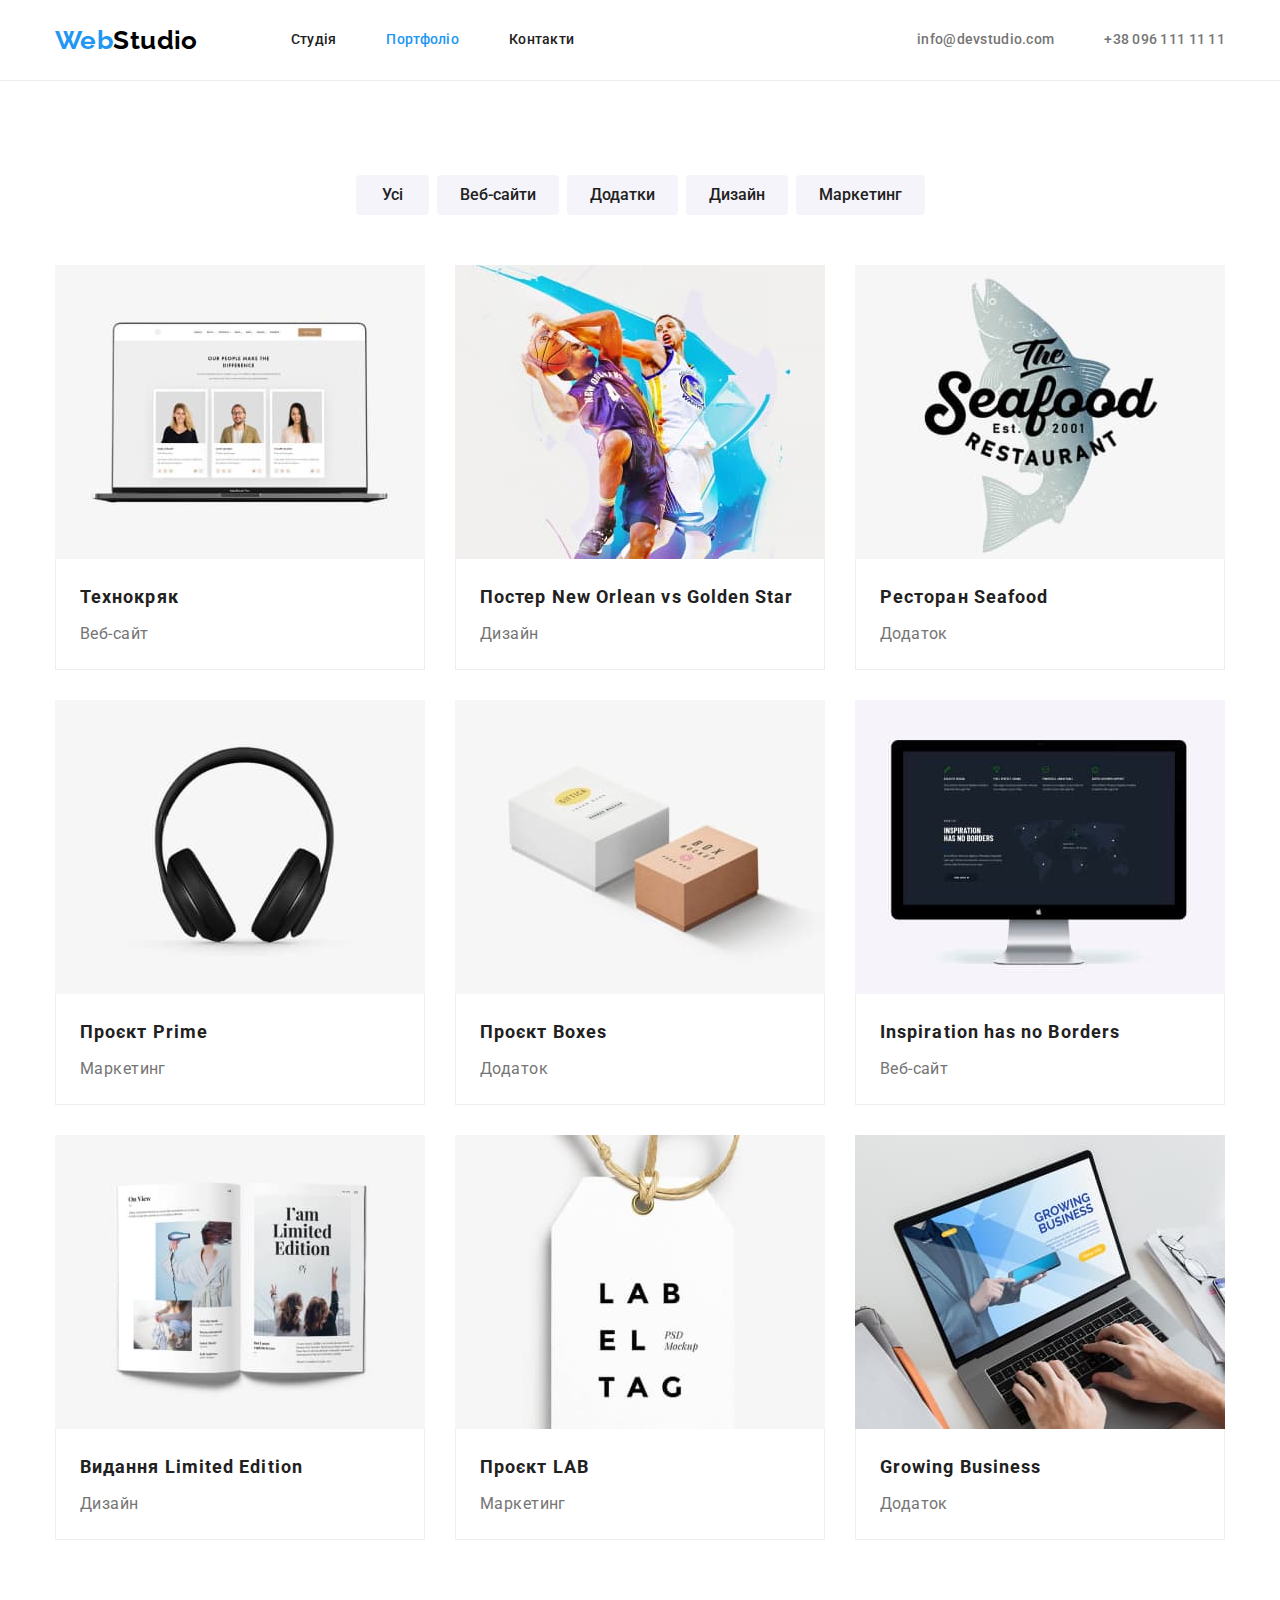
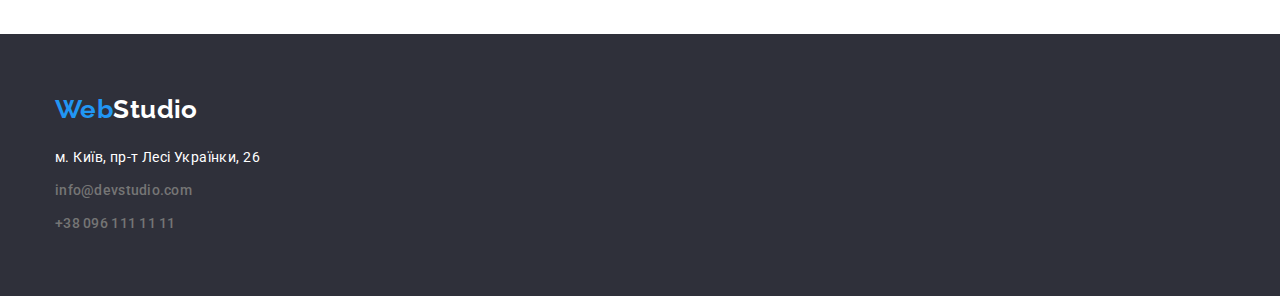
==== commit 7204bc01: "commit 6 finish 2(" ====
--- a/portfolio.html
+++ b/portfolio.html
@@ -18,7 +18,7 @@
             <a class="logo-link" href="./index.html">Web<span class="logo-header">Studio</span></a>
             <ul class="site-nav list">
                 <li class="item"><a class="link" href="./index.html">Студія</a></li>
-                <li class="item"><a class="link" href="./portfolio.html">Портфоліо</a></li>
+                <li class="item"><a class="link current" href="./portfolio.html">Портфоліо</a></li>
                 <li class="item"><a class="link" href="#contacts">Контакти</a></li>
             </ul>
             </nav>
--- a/css/style.css
+++ b/css/style.css
@@ -17,6 +17,7 @@
     --active-bg-cl: #188CE8;
     /* border-bottom */
     --border-bottom-header: #ECECEC;
+    --border-div: #EEEEEE;
 }
     
 body {
@@ -62,6 +63,10 @@
     padding-bottom: 94px;
 }
 
+img {
+    display: block;
+}
+
 /* ========== header ========== */
 /* LOGO */
 
@@ -90,9 +95,6 @@
 }
 
 .page-header {
-    padding-top: 25px;
-    padding-bottom: 24px;
-    box-shadow: 0px 4px 4px rgba(0, 0, 0, 0.25);
     border-bottom: 1px solid var(--border-bottom-header);
 }
 
@@ -117,6 +119,8 @@
 
 .site-nav .link {
     display: block;
+    padding-top: 32px;
+    padding-bottom: 32px;
 
     color: var(--title-txt-cl);
          
@@ -146,7 +150,10 @@
 }
 
 .site-nav-hc .contact {
+    padding-top: 32px;
+    padding-bottom: 32px;
     color: var(--primary-txt-cl);
+
     font-weight: 500;
     font-size: 14px;
     line-height: 1.14;
@@ -157,6 +164,10 @@
 .site-nav-hc .contact:hover,
 .site-nav-hc .contact:focus {
     color: var(--accent-txt-cl);
+}
+
+.link.current {
+    color: var(--accent-txt-cl)
 }
 
 /* ========= hero ========== */
@@ -179,6 +190,9 @@
     text-align: center;
     letter-spacing: 0.06em;
     text-transform: uppercase;
+    width: 700px;
+    margin-right: auto;
+    margin-left: auto;
 }
 
 .hero-button {
@@ -277,14 +291,14 @@
     margin-right: 30px;
 }
 
-
-
 .section-title-none {
     color: var(--title-txt-cl);
+
     font-weight: 500;
     font-size: 16px;
     line-height: 1.19;
-    /* identical to box height */
+    
+    margin-bottom: 10px;
 }
 .list-title {
     color: var(--title-txt-cl);
@@ -353,8 +367,9 @@
 }
 
 .description-ourteam {
-    margin: 30px 0;
-}
+    padding: 30px;
+}
+
 
 /* ================== Portfolio ======================  */
 /* ================ filter portfolio ================= */
@@ -401,19 +416,16 @@
 .list-prj {
     display: flex;
     flex-wrap: wrap;
+    margin-right: -30px;
+    margin-bottom: -30px;
 }
 .item-prj {
-    width: calc((100% - 60px) / 3); 
+    width: calc(100% / 3 - 30px); 
     margin-right: 30px;
     margin-bottom: 30px;
 }
 
-.item-prj:nth-child(3n) {
-    margin-right: 0;
-}
-.item-prj:nth-last-child(-n+3) {
-    margin-bottom: 0;
-}
+
 
 .card-prj {
     padding: 20px 24px;
@@ -421,6 +433,12 @@
 
 .list-title {
     margin-bottom: 4px;
+}
+
+.item-prj div {
+    border-left: 1px solid var(--border-div);
+    border-bottom: 1px solid var(--border-div);
+    border-right: 1px solid var(--border-div);
 }
 
 
@@ -432,6 +450,14 @@
     padding-bottom: 60px;
 }
 
+.site-nav-fc {
+    margin-top: 20px;
+}
+
+.site-nav-fc li:not(:last-child) {
+    margin-bottom: 9px;
+}  
+
 .address {
     color: var(--text-bt-cl);
 
